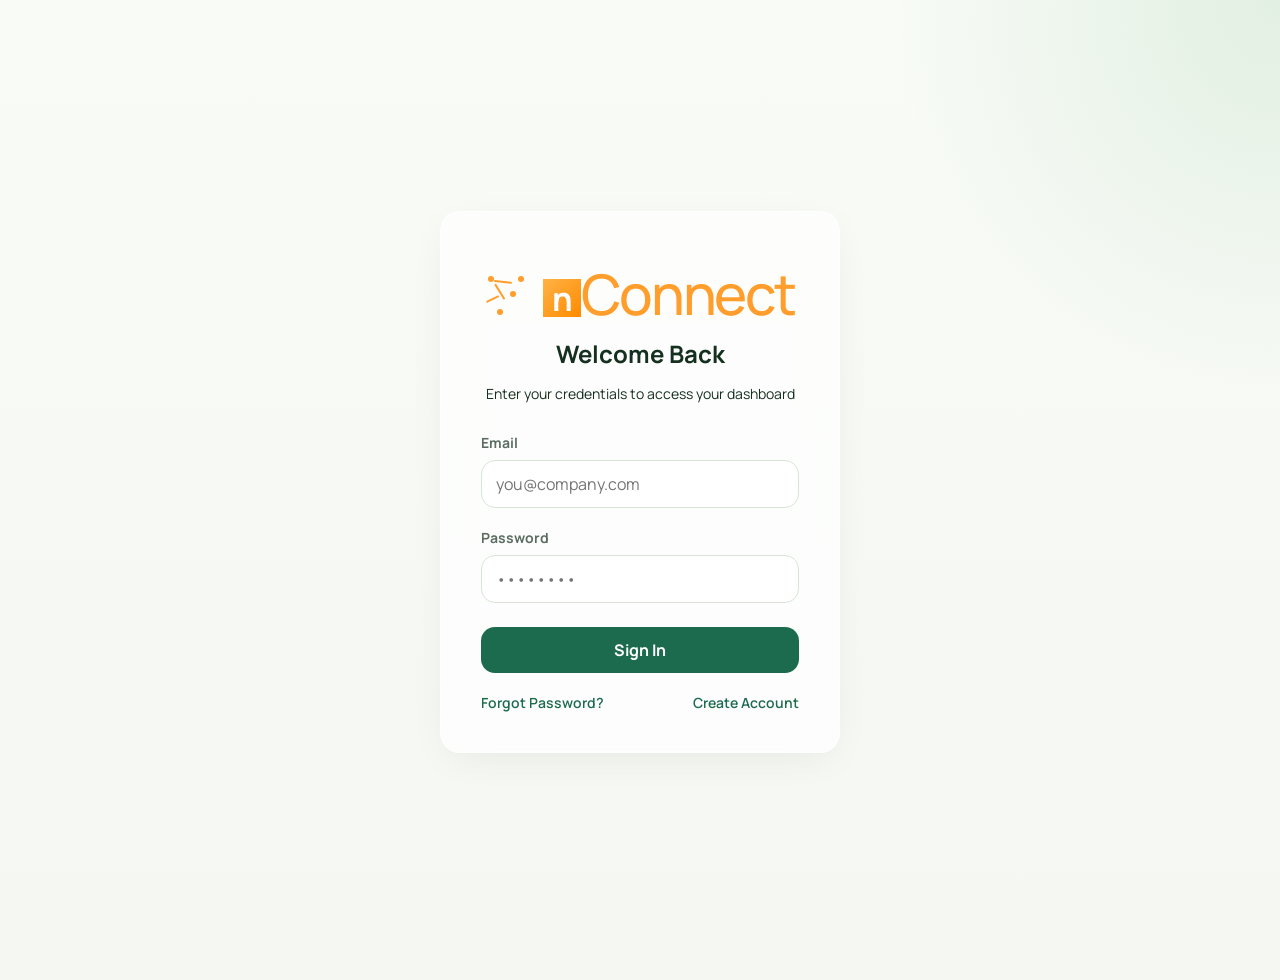
==== admin.html @ 9bfcfd36 "feat: implement frontend authentication flow and admin panel" ====
<!DOCTYPE html>
<html lang="en">
  <head>
    <meta charset="UTF-8" />
    <meta name="viewport" content="width=device-width, initial-scale=1.0" />
    <title>Admin Panel - Project Dashboard</title>
    <link rel="preconnect" href="https://fonts.googleapis.com" />
    <link rel="preconnect" href="https://fonts.gstatic.com" crossorigin />
    <link href="https://fonts.googleapis.com/css2?family=Manrope:wght@400;500;600;700;800&display=swap" rel="stylesheet" />
    <link rel="stylesheet" href="./styles.css" />
    <script src="./auth.js"></script>
    <style>
      .admin-container {
        padding: 40px;
        max-width: 1200px;
        margin: 0 auto;
      }
      .admin-header {
        display: flex;
        justify-content: space-between;
        align-items: center;
        margin-bottom: 24px;
      }
      .status-badge {
        padding: 4px 12px;
        border-radius: 9999px;
        font-size: 12px;
        font-weight: 700;
        text-transform: uppercase;
      }
      .status-active {
        background: #d1fae5;
        color: #065f46;
      }
      .status-revoked {
        background: #fee2e2;
        color: #991b1b;
      }
      .role-badge {
        background: #e0e7ff;
        color: #3730a3;
        padding: 4px 12px;
        border-radius: 9999px;
        font-size: 12px;
        font-weight: 700;
      }
    </style>
  </head>
  <body>
    <div class="page-shell">
      <header class="header">
        <div class="header-left">
          <div class="hero-logo">
            <div class="hero-logo-icon">
              <span class="logo-dot dot-1"></span>
              <span class="logo-dot dot-2"></span>
              <span class="logo-dot dot-3"></span>
              <span class="logo-dot dot-4"></span>
              <span class="logo-line line-1"></span>
              <span class="logo-line line-2"></span>
              <span class="logo-line line-3"></span>
            </div>
            <div class="hero-logo-wordmark">
              <span class="logo-square">n</span>
              <span class="logo-text">Connect</span>
            </div>
          </div>
          <div class="header-right">
            <a href="./index.html" style="font-weight: 600; color: var(--text-main); text-decoration: none; margin-right: 16px;">Back to Dashboard</a>
            <button class="primary-button" onclick="logout()" style="background: transparent; border: 1px solid var(--border); color: var(--text-main); margin-right: 16px;">Logout</button>
          </div>
        </div>
      </header>

      <div class="admin-container">
        <div class="admin-header">
          <h1 style="font-size: 24px; font-weight: 700; color: var(--text-main);">User Management</h1>
        </div>

        <section class="table-card">
          <div class="table-wrapper">
            <table>
              <thead>
                <tr>
                  <th>EMAIL</th>
                  <th>ROLE</th>
                  <th>STATUS</th>
                  <th>LAST LOGIN</th>
                  <th>CREATED AT</th>
                  <th>ACTIONS</th>
                </tr>
              </thead>
              <tbody id="userTableBody">
                <!-- Users will be injected here -->
              </tbody>
            </table>
          </div>
        </section>
      </div>
    </div>

    <script>
      // Verify Admin
      const currentUser = getUser();
      if (!currentUser || currentUser.role !== "ADMIN") {
        window.location.href = "./index.html";
      }

      function getApiBaseUrl() {
        const { hostname } = window.location;
        if (hostname === "localhost" || hostname === "127.0.0.1") {
          return "http://localhost:4000/api";
        }
        return "https://api.nconnect.co.in/api";
      }

      async function loadUsers() {
        try {
          const response = await fetch(`${getApiBaseUrl()}/admin/users`, {
            headers: getAuthHeaders()
          });
          
          if (!response.ok) {
            throw new Error("Failed to load users");
          }

          const users = await response.json();
          renderUsers(users);
        } catch (error) {
          console.error(error);
          alert("Could not load users. You might not have admin privileges.");
        }
      }

      function renderUsers(users) {
        const tbody = document.getElementById("userTableBody");
        tbody.innerHTML = "";

        users.forEach(user => {
          const row = document.createElement("tr");

          const loginDate = user.lastLoginAt ? new Date(user.lastLoginAt).toLocaleString() : "Never";
          const createdDate = new Date(user.createdAt).toLocaleDateString();

          const isSelf = user.id === currentUser.id;
          
          const actionButton = isSelf ? 
            `<span style="color: var(--text-muted); font-size: 12px;">(You)</span>` :
            `<button class="action-button" style="color: ${user.isActive ? '#ef4444' : '#10b981'}" onclick="toggleUserStatus('${user.id}', ${!user.isActive})">
               ${user.isActive ? 'Revoke Access' : 'Enable Access'}
             </button>`;

          row.innerHTML = `
            <td>
              <div class="user-profile">
                <div class="avatar" style="background: var(--primary); color: white;">${user.email[0].toUpperCase()}</div>
                <span style="font-weight: 500; color: var(--text-main);">${user.email}</span>
              </div>
            </td>
            <td><span class="role-badge">${user.role}</span></td>
            <td><span class="status-badge ${user.isActive ? 'status-active' : 'status-revoked'}">${user.isActive ? 'Active' : 'Revoked'}</span></td>
            <td style="color: var(--text-muted);">${loginDate}</td>
            <td style="color: var(--text-muted);">${createdDate}</td>
            <td>
              <div class="actions-cell">
                ${actionButton}
              </div>
            </td>
          `;
          tbody.appendChild(row);
        });
      }

      window.toggleUserStatus = async function(userId, isActive) {
        if (!confirm(`Are you sure you want to ${isActive ? 'enable' : 'revoke'} access for this user?`)) return;

        try {
          const response = await fetch(`${getApiBaseUrl()}/admin/users/${userId}/revoke`, {
            method: "PUT",
            headers: getAuthHeaders(),
            body: JSON.stringify({ isActive })
          });

          if (!response.ok) {
            throw new Error("Failed to update user status");
          }

          loadUsers();
        } catch (error) {
          console.error(error);
          alert(error.message);
        }
      };

      document.addEventListener("DOMContentLoaded", () => {
        loadUsers();
      });
    </script>
  </body>
</html>
---- styles.css ----
:root {
  --bg: #f4f7f2;
  --surface: #ffffff;
  --surface-soft: #eef4eb;
  --text: #163020;
  --muted: #5b6d62;
  --border: #d8e4d7;
  --primary: #1d6b4f;
  --primary-dark: #124835;
  --urgent: #ef5350;
  --medium: #f5b940;
  --low: #7cb342;
  --development: #90caf9;
  --testing: #ffcc80;
  --deployed: #81c784;
  --hold: #ce93d8;
  --shadow: 0 20px 50px rgba(17, 47, 31, 0.08);
}

* {
  box-sizing: border-box;
}

body {
  margin: 0;
  font-family: "Manrope", sans-serif;
  background:
    radial-gradient(circle at top right, rgba(125, 188, 135, 0.18), transparent 24%),
    linear-gradient(180deg, #f8fbf6 0%, var(--bg) 100%);
  color: var(--text);
}

button,
input,
select,
textarea {
  font: inherit;
}

.page-shell {
  width: min(1400px, calc(100% - 32px));
  margin: 0 auto;
  padding: 32px 0 48px;
}

.hero {
  display: flex;
  justify-content: space-between;
  gap: 24px;
  align-items: end;
  padding: 28px;
  background: linear-gradient(135deg, #19392b 0%, #2d6b4d 100%);
  color: #fff;
  border-radius: 28px;
  box-shadow: var(--shadow);
}

.hero h1,
.table-toolbar h2,
.modal-header h2 {
  margin: 0;
}

.eyebrow {
  margin: 0 0 8px;
  font-size: 12px;
  font-weight: 800;
  text-transform: uppercase;
  letter-spacing: 0.12em;
  opacity: 0.8;
}

.hero-copy {
  max-width: 700px;
  margin: 12px 0 0;
  line-height: 1.6;
  color: rgba(255, 255, 255, 0.86);
}

.hero-logo {
  display: flex;
  align-items: end;
  gap: 14px;
  margin-top: 18px;
}

.hero-logo-icon {
  position: relative;
  width: 44px;
  height: 44px;
  flex: 0 0 44px;
}

.logo-dot {
  position: absolute;
  width: 6px;
  height: 6px;
  border-radius: 50%;
  background: #ff9e2c;
}

.dot-1 {
  top: 3px;
  left: 3px;
}

.dot-2 {
  top: 3px;
  right: 5px;
}

.dot-3 {
  top: 18px;
  right: 13px;
}

.dot-4 {
  bottom: 2px;
  left: 12px;
}

.logo-line {
  position: absolute;
  height: 2px;
  background: #ff9e2c;
  transform-origin: left center;
  border-radius: 999px;
}

.line-1 {
  top: 7px;
  left: 9px;
  width: 18px;
  transform: rotate(6deg);
}

.line-2 {
  top: 10px;
  left: 10px;
  width: 18px;
  transform: rotate(58deg);
}

.line-3 {
  top: 22px;
  left: 14px;
  width: 14px;
  transform: rotate(154deg);
}

.hero-logo-wordmark {
  display: flex;
  align-items: end;
  gap: 0;
  color: #ff9e2c;
}

.logo-square {
  display: inline-flex;
  align-items: center;
  justify-content: center;
  width: 38px;
  height: 38px;
  background: linear-gradient(135deg, #ffb347 0%, #ff8a00 100%);
  color: #ffffff;
  font-size: 33px;
  font-weight: 700;
  line-height: 1;
}

.logo-text {
  font-size: 56px;
  font-weight: 500;
  line-height: 0.85;
  letter-spacing: -0.04em;
}

.stats-grid {
  display: grid;
  grid-template-columns: repeat(4, minmax(0, 1fr));
  gap: 18px;
  margin: 22px 0;
}

.stat-card,
.controls-card,
.table-card {
  background: var(--surface);
  border: 1px solid rgba(216, 228, 215, 0.8);
  border-radius: 24px;
  box-shadow: var(--shadow);
}

.stat-card {
  padding: 20px;
}

.stat-label {
  margin: 0;
  color: var(--muted);
  font-size: 14px;
}

.stat-value {
  margin: 10px 0 0;
  font-size: 34px;
  font-weight: 800;
}

.stat-card.status-product-card {
  border-top: 5px solid #ffb74d;
}

.stat-card.status-design-card {
  border-top: 5px solid #f48fb1;
}

.stat-card.status-development-card {
  border-top: 5px solid #64b5f6;
}

.stat-card.status-testing-card {
  border-top: 5px solid #ffcc80;
}

.stat-card.status-on-hold-card {
  border-top: 5px solid #ce93d8;
}

.stat-card.status-deployed-card {
  border-top: 5px solid #81c784;
}

.controls-card,
.table-card {
  padding: 22px;
}

.controls-top,
.filters-row,
.table-toolbar,
.modal-header,
.form-actions {
  display: flex;
  justify-content: space-between;
  gap: 16px;
  align-items: center;
}

.filters-row {
  align-items: end;
  flex-wrap: wrap;
}

#exportButton,
#resetFiltersButton {
  align-self: end;
}

.input-group {
  display: flex;
  flex-direction: column;
  gap: 8px;
  flex: 1;
}

.input-group.compact {
  min-width: 180px;
  flex: 0 0 180px;
}

.multi-select {
  position: relative;
}

.multi-select-button {
  width: 100%;
  padding: 12px 14px;
  border: 1px solid var(--border);
  border-radius: 14px;
  background: #fff;
  color: var(--text);
  text-align: left;
  display: flex;
  align-items: center;
  justify-content: space-between;
  gap: 10px;
  font-weight: 500;
}

.multi-select-button::after {
  content: "▾";
  font-size: 16px;
  color: var(--muted);
}

.multi-select-menu {
  position: absolute;
  top: calc(100% + 8px);
  left: 0;
  right: 0;
  background: #fff;
  border: 1px solid var(--border);
  border-radius: 16px;
  box-shadow: 0 18px 40px rgba(17, 47, 31, 0.14);
  padding: 10px;
  z-index: 20;
}

.multi-select.is-closed .multi-select-menu {
  display: none;
}

.multi-select-option {
  display: flex;
  align-items: center;
  gap: 10px;
  padding: 8px 10px;
  border-radius: 10px;
  cursor: pointer;
}

.multi-select-option:hover {
  background: var(--surface-soft);
}

.multi-select-option input {
  width: 16px;
  height: 16px;
  margin: 0;
}

.multi-select-summary {
  white-space: nowrap;
  overflow: hidden;
  text-overflow: ellipsis;
}

label {
  font-size: 14px;
  font-weight: 700;
  color: var(--muted);
}

.required-mark {
  color: #c62828;
  font-weight: 800;
}

input,
select,
textarea {
  width: 100%;
  padding: 12px 14px;
  border: 1px solid var(--border);
  border-radius: 14px;
  background: #fff;
  color: var(--text);
}

input:focus,
select:focus,
textarea:focus {
  outline: 2px solid rgba(29, 107, 79, 0.18);
  border-color: var(--primary);
}

.primary-button,
.secondary-button,
.icon-button,
.action-button {
  border: none;
  border-radius: 14px;
  cursor: pointer;
  transition: transform 0.2s ease, opacity 0.2s ease;
}

.primary-button:hover,
.secondary-button:hover,
.icon-button:hover,
.action-button:hover {
  transform: translateY(-1px);
}

.primary-button {
  padding: 12px 18px;
  background: var(--primary);
  color: #fff;
  font-weight: 700;
}

.secondary-button {
  padding: 12px 18px;
  background: var(--surface-soft);
  color: var(--text);
  font-weight: 700;
}

.icon-button {
  width: 42px;
  height: 42px;
  background: var(--surface-soft);
  color: var(--text);
  font-size: 28px;
  line-height: 1;
}

.table-toolbar p {
  margin: 0;
  color: var(--muted);
}

.table-wrapper {
  margin-top: 18px;
  overflow: auto;
  border-radius: 18px;
  border: 1px solid var(--border);
}

.pagination-bar,
.pagination-size,
.pagination-actions {
  display: flex;
  align-items: center;
  gap: 12px;
}

.pagination-bar {
  justify-content: space-between;
  flex-wrap: wrap;
  margin-top: 18px;
}

.pagination-size {
  color: var(--muted);
}

.pagination-size select {
  width: auto;
  min-width: 90px;
}

.pagination-info {
  margin: 0;
  color: var(--muted);
  font-size: 14px;
}

.secondary-button:disabled {
  cursor: not-allowed;
  opacity: 0.5;
  transform: none;
}

table {
  width: 100%;
  border-collapse: collapse;
  min-width: 1300px;
  background: #fff;
}

thead th {
  position: sticky;
  top: 0;
  background: #edf5ec;
  z-index: 1;
  text-align: left;
  padding: 14px;
  font-size: 13px;
  font-weight: 800;
  color: #294234;
}

tbody td {
  padding: 14px;
  vertical-align: top;
  border-top: 1px solid #edf1eb;
  font-size: 14px;
  line-height: 1.5;
}

.badge {
  display: inline-flex;
  align-items: center;
  justify-content: center;
  min-width: 92px;
  padding: 7px 12px;
  border-radius: 999px;
  font-size: 12px;
  font-weight: 800;
}

.priority-urgent {
  background: rgba(239, 83, 80, 0.16);
  color: #b71c1c;
}

.priority-medium {
  background: rgba(245, 185, 64, 0.2);
  color: #8a5a00;
}

.priority-low {
  background: rgba(124, 179, 66, 0.18);
  color: #36670b;
}

.status-development {
  background: rgba(144, 202, 249, 0.28);
  color: #0b5394;
}

.status-product {
  background: rgba(255, 183, 77, 0.24);
  color: #9c4a00;
}

.status-design {
  background: rgba(244, 143, 177, 0.24);
  color: #ad1457;
}

.status-testing {
  background: rgba(255, 204, 128, 0.28);
  color: #995b00;
}

.status-deployed {
  background: rgba(129, 199, 132, 0.28);
  color: #1b5e20;
}

.status-on-hold {
  background: rgba(206, 147, 216, 0.3);
  color: #6a1b9a;
}

.progress-track {
  width: 110px;
  height: 10px;
  border-radius: 999px;
  background: #e8efe6;
  overflow: hidden;
  margin-bottom: 8px;
}

.progress-fill {
  height: 100%;
  background: linear-gradient(90deg, #7dc37c 0%, #2f8f46 100%);
}

.actions-cell {
  display: flex;
  gap: 8px;
}

.action-button {
  padding: 8px 12px;
  background: var(--surface-soft);
  color: var(--text);
  font-size: 13px;
  font-weight: 700;
}

.action-button.delete {
  background: rgba(239, 83, 80, 0.12);
  color: #b71c1c;
}

.modal {
  position: fixed;
  inset: 0;
  display: grid;
  place-items: center;
  padding: 20px;
  background: rgba(11, 24, 17, 0.52);
  z-index: 1000;
}

.hidden {
  display: none;
}

.modal-panel {
  position: relative;
  z-index: 1001;
  width: min(900px, 100%);
  max-height: 90vh;
  overflow: auto;
  background: #fff;
  border-radius: 28px;
  padding: 24px;
  box-shadow: 0 35px 90px rgba(0, 0, 0, 0.18);
}

body.modal-open {
  overflow: hidden;
}

.form-grid {
  display: grid;
  grid-template-columns: repeat(2, minmax(0, 1fr));
  gap: 16px;
  margin-top: 16px;
}

.full-width,
.form-actions {
  grid-column: 1 / -1;
}

.empty-state {
  padding: 40px;
  text-align: center;
  color: var(--muted);
}

@media (max-width: 960px) {
  .hero,
  .controls-top,
  .filters-row,
  .table-toolbar,
  .modal-header,
  .form-actions,
  .stats-grid {
    display: flex;
    flex-direction: column;
    align-items: stretch;
  }

  .stats-grid {
    display: grid;
    grid-template-columns: 1fr;
  }

  .form-grid {
    grid-template-columns: 1fr;
  }

  .page-shell {
    width: min(100% - 20px, 1400px);
    padding-top: 20px;
  }

  .hero-logo {
    align-items: center;
  }

  .logo-text {
    font-size: 42px;
  }

  .pagination-bar,
  .pagination-size,
  .pagination-actions {
    width: 100%;
    justify-content: space-between;
  }
}
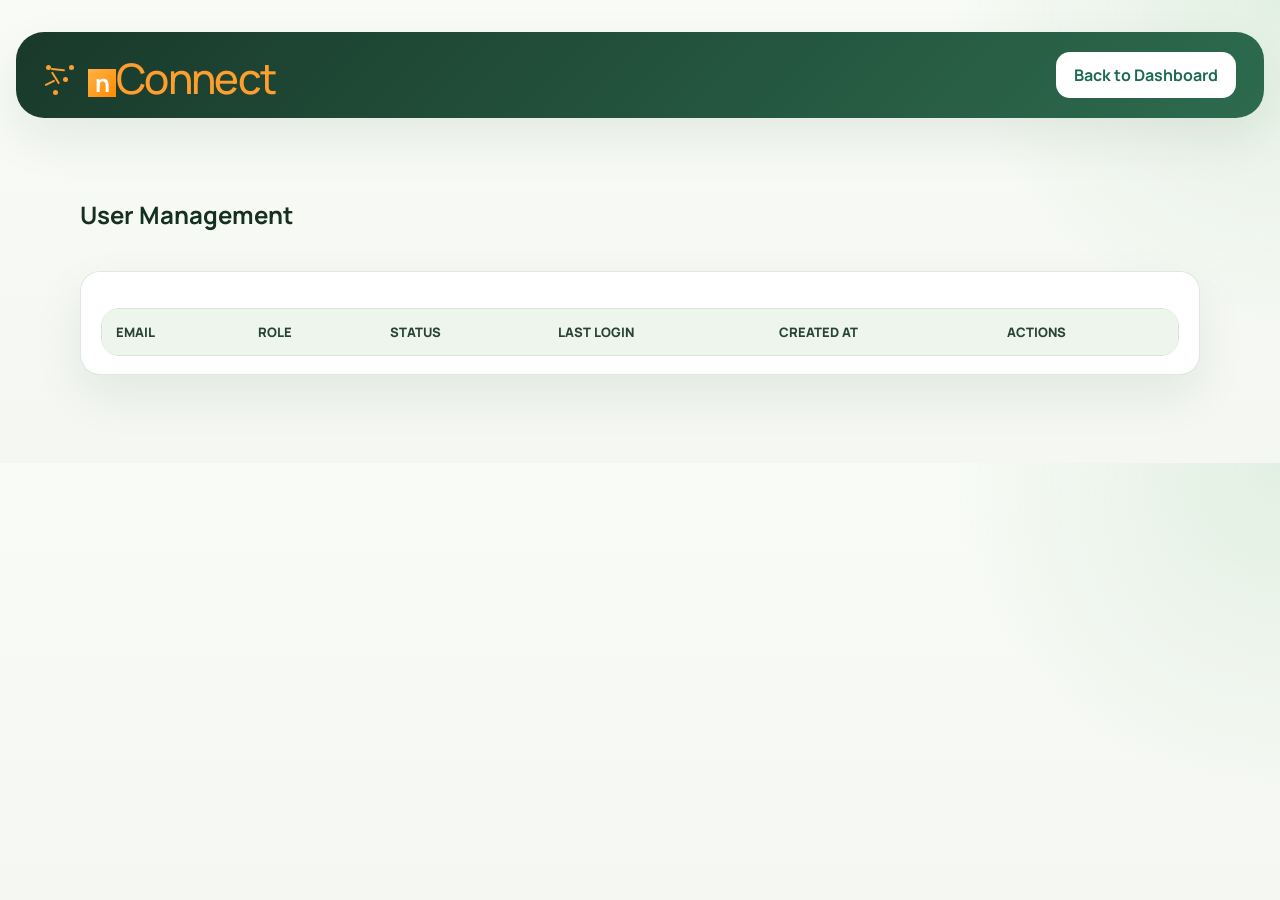
==== commit 749d1bb1: "Bypass authentication wall entirely and auto-redirect auth pages to index.html per user request" ====
--- a/admin.html
+++ b/admin.html
@@ -44,13 +44,16 @@
         font-size: 12px;
         font-weight: 700;
       }
+      table {
+        min-width: 100% !important;
+      }
     </style>
   </head>
   <body>
     <div class="page-shell">
-      <header class="header">
-        <div class="header-left">
-          <div class="hero-logo">
+      <header class="hero" style="display: flex; justify-content: space-between; align-items: center; padding: 20px 28px; background: linear-gradient(135deg, #19392b 0%, #2d6b4d 100%); color: white; border-radius: 28px; margin-bottom: 24px; box-shadow: var(--shadow);">
+        <div class="hero-left" style="display: flex; align-items: center; gap: 24px;">
+          <div class="hero-logo" style="margin-bottom: 0;">
             <div class="hero-logo-icon">
               <span class="logo-dot dot-1"></span>
               <span class="logo-dot dot-2"></span>
@@ -65,10 +68,10 @@
               <span class="logo-text">Connect</span>
             </div>
           </div>
-          <div class="header-right">
-            <a href="./index.html" style="font-weight: 600; color: var(--text-main); text-decoration: none; margin-right: 16px;">Back to Dashboard</a>
-            <button class="primary-button" onclick="logout()" style="background: transparent; border: 1px solid var(--border); color: var(--text-main); margin-right: 16px;">Logout</button>
-          </div>
+        </div>
+        <div class="hero-right" style="display: flex; align-items: center; gap: 16px;">
+          <a href="./index.html" class="primary-button" style="background: white; color: var(--primary); text-decoration: none;">Back to Dashboard</a>
+          <button class="primary-button" onclick="logout()" style="display: none; background: transparent; border: 1px solid rgba(255,255,255,0.4); color: white;">Logout</button>
         </div>
       </header>
 
--- a/styles.css
+++ b/styles.css
@@ -38,7 +38,7 @@
 }
 
 .page-shell {
-  width: min(1400px, calc(100% - 32px));
+  width: min(1700px, calc(100% - 32px));
   margin: 0 auto;
   padding: 32px 0 48px;
 }
@@ -47,12 +47,17 @@
   display: flex;
   justify-content: space-between;
   gap: 24px;
-  align-items: end;
-  padding: 28px;
+  align-items: center;
+  padding: 16px 24px;
   background: linear-gradient(135deg, #19392b 0%, #2d6b4d 100%);
   color: #fff;
-  border-radius: 28px;
+  border-radius: 24px;
   box-shadow: var(--shadow);
+}
+.hero h1 {
+  font-size: 24px;
+  font-weight: 700;
+  letter-spacing: -0.02em;
 }
 
 .hero h1,
@@ -80,71 +85,71 @@
 .hero-logo {
   display: flex;
   align-items: end;
-  gap: 14px;
-  margin-top: 18px;
+  gap: 10px;
+  margin-top: 8px;
 }
 
 .hero-logo-icon {
   position: relative;
-  width: 44px;
-  height: 44px;
-  flex: 0 0 44px;
+  width: 34px;
+  height: 34px;
+  flex: 0 0 34px;
 }
 
 .logo-dot {
   position: absolute;
-  width: 6px;
-  height: 6px;
+  width: 5px;
+  height: 5px;
   border-radius: 50%;
   background: #ff9e2c;
 }
 
 .dot-1 {
-  top: 3px;
-  left: 3px;
+  top: 2px;
+  left: 2px;
 }
 
 .dot-2 {
-  top: 3px;
-  right: 5px;
+  top: 2px;
+  right: 4px;
 }
 
 .dot-3 {
-  top: 18px;
-  right: 13px;
+  top: 14px;
+  right: 10px;
 }
 
 .dot-4 {
   bottom: 2px;
-  left: 12px;
+  left: 9px;
 }
 
 .logo-line {
   position: absolute;
-  height: 2px;
+  height: 1.5px;
   background: #ff9e2c;
   transform-origin: left center;
   border-radius: 999px;
 }
 
 .line-1 {
-  top: 7px;
-  left: 9px;
-  width: 18px;
+  top: 5px;
+  left: 7px;
+  width: 14px;
   transform: rotate(6deg);
 }
 
 .line-2 {
-  top: 10px;
-  left: 10px;
-  width: 18px;
+  top: 8px;
+  left: 8px;
+  width: 14px;
   transform: rotate(58deg);
 }
 
 .line-3 {
-  top: 22px;
-  left: 14px;
-  width: 14px;
+  top: 17px;
+  left: 11px;
+  width: 11px;
   transform: rotate(154deg);
 }
 
@@ -159,17 +164,17 @@
   display: inline-flex;
   align-items: center;
   justify-content: center;
-  width: 38px;
-  height: 38px;
+  width: 28px;
+  height: 28px;
   background: linear-gradient(135deg, #ffb347 0%, #ff8a00 100%);
   color: #ffffff;
-  font-size: 33px;
+  font-size: 24px;
   font-weight: 700;
   line-height: 1;
 }
 
 .logo-text {
-  font-size: 56px;
+  font-size: 42px;
   font-weight: 500;
   line-height: 0.85;
   letter-spacing: -0.04em;
@@ -178,8 +183,8 @@
 .stats-grid {
   display: grid;
   grid-template-columns: repeat(4, minmax(0, 1fr));
-  gap: 18px;
-  margin: 22px 0;
+  gap: 14px;
+  margin: 14px 0;
 }
 
 .stat-card,
@@ -187,23 +192,24 @@
 .table-card {
   background: var(--surface);
   border: 1px solid rgba(216, 228, 215, 0.8);
-  border-radius: 24px;
+  border-radius: 20px;
   box-shadow: var(--shadow);
 }
 
 .stat-card {
-  padding: 20px;
+  padding: 12px 18px;
 }
 
 .stat-label {
   margin: 0;
   color: var(--muted);
-  font-size: 14px;
+  font-size: 13px;
+  font-weight: 700;
 }
 
 .stat-value {
-  margin: 10px 0 0;
-  font-size: 34px;
+  margin: 4px 0 0;
+  font-size: 26px;
   font-weight: 800;
 }
 
@@ -231,9 +237,12 @@
   border-top: 5px solid #81c784;
 }
 
-.controls-card,
+.controls-card {
+  padding: 14px 20px;
+}
+
 .table-card {
-  padding: 22px;
+  padding: 18px 20px;
 }
 
 .controls-top,
@@ -578,7 +587,7 @@
 }
 
 .hidden {
-  display: none;
+  display: none !important;
 }
 
 .modal-panel {
@@ -657,3 +666,128 @@
     justify-content: space-between;
   }
 }
+
+/* Multi-select & bulk actions */
+.checkbox-col {
+  width: 44px;
+  min-width: 44px;
+  text-align: center;
+}
+
+.checkbox-col input[type="checkbox"] {
+  width: 18px;
+  height: 18px;
+  cursor: pointer;
+  accent-color: var(--primary);
+}
+
+tr.row-selected {
+  background: rgba(29, 107, 79, 0.06);
+}
+
+.bulk-action-bar {
+  display: flex;
+  align-items: center;
+  justify-content: space-between;
+  gap: 16px;
+  padding: 12px 18px;
+  margin-top: 12px;
+  background: linear-gradient(135deg, #e8f5e9 0%, #f1f8e9 100%);
+  border: 1px solid rgba(29, 107, 79, 0.25);
+  border-radius: 14px;
+  animation: slideDown 0.2s ease;
+}
+
+@keyframes slideDown {
+  from { opacity: 0; transform: translateY(-8px); }
+  to   { opacity: 1; transform: translateY(0); }
+}
+
+.bulk-action-bar span {
+  font-weight: 700;
+  font-size: 14px;
+  color: var(--primary-dark);
+}
+
+.bulk-actions {
+  display: flex;
+  align-items: center;
+  gap: 12px;
+}
+
+.bulk-status-group {
+  display: flex;
+  align-items: center;
+  gap: 8px;
+}
+
+.bulk-status-group label {
+  white-space: nowrap;
+  font-size: 13px;
+}
+
+.bulk-status-group select {
+  width: auto;
+  min-width: 130px;
+  padding: 8px 10px;
+  border-radius: 10px;
+  font-size: 13px;
+}
+
+.bulk-status-btn {
+  background: var(--primary) !important;
+  color: #fff !important;
+  padding: 8px 14px;
+  font-weight: 700;
+}
+
+.bulk-action-bar .action-button.delete {
+  padding: 8px 14px;
+}
+
+/* Description Column Overlay & Truncation styles */
+.description-cell {
+  max-width: 280px !important;
+  min-width: 180px !important;
+}
+
+.description-truncate {
+  white-space: nowrap;
+  overflow: hidden;
+  text-overflow: ellipsis;
+  max-width: 250px;
+  cursor: help;
+  display: block;
+}
+
+/* Premium Tooltip styling */
+.description-global-tooltip {
+  position: absolute;
+  background: rgba(22, 48, 32, 0.98); /* Elegant deep slate matching the project theme */
+  color: #ffffff;
+  padding: 12px 18px;
+  border-radius: 14px;
+  font-size: 13px;
+  line-height: 1.5;
+  max-width: 340px;
+  box-shadow: 0 12px 30px rgba(17, 47, 31, 0.25);
+  z-index: 10000;
+  pointer-events: none; /* Make sure it doesn't intercept mouse events */
+  word-wrap: break-word;
+  white-space: normal;
+  border: 1px solid rgba(255, 255, 255, 0.15);
+  opacity: 0;
+  transform: translateY(-5px);
+  transition: opacity 0.15s ease, transform 0.15s ease;
+  font-family: "Manrope", sans-serif;
+}
+
+.description-global-tooltip.visible {
+  opacity: 1;
+  transform: translateY(0);
+}
+
+.description-global-tooltip.hidden {
+  display: none;
+}
+
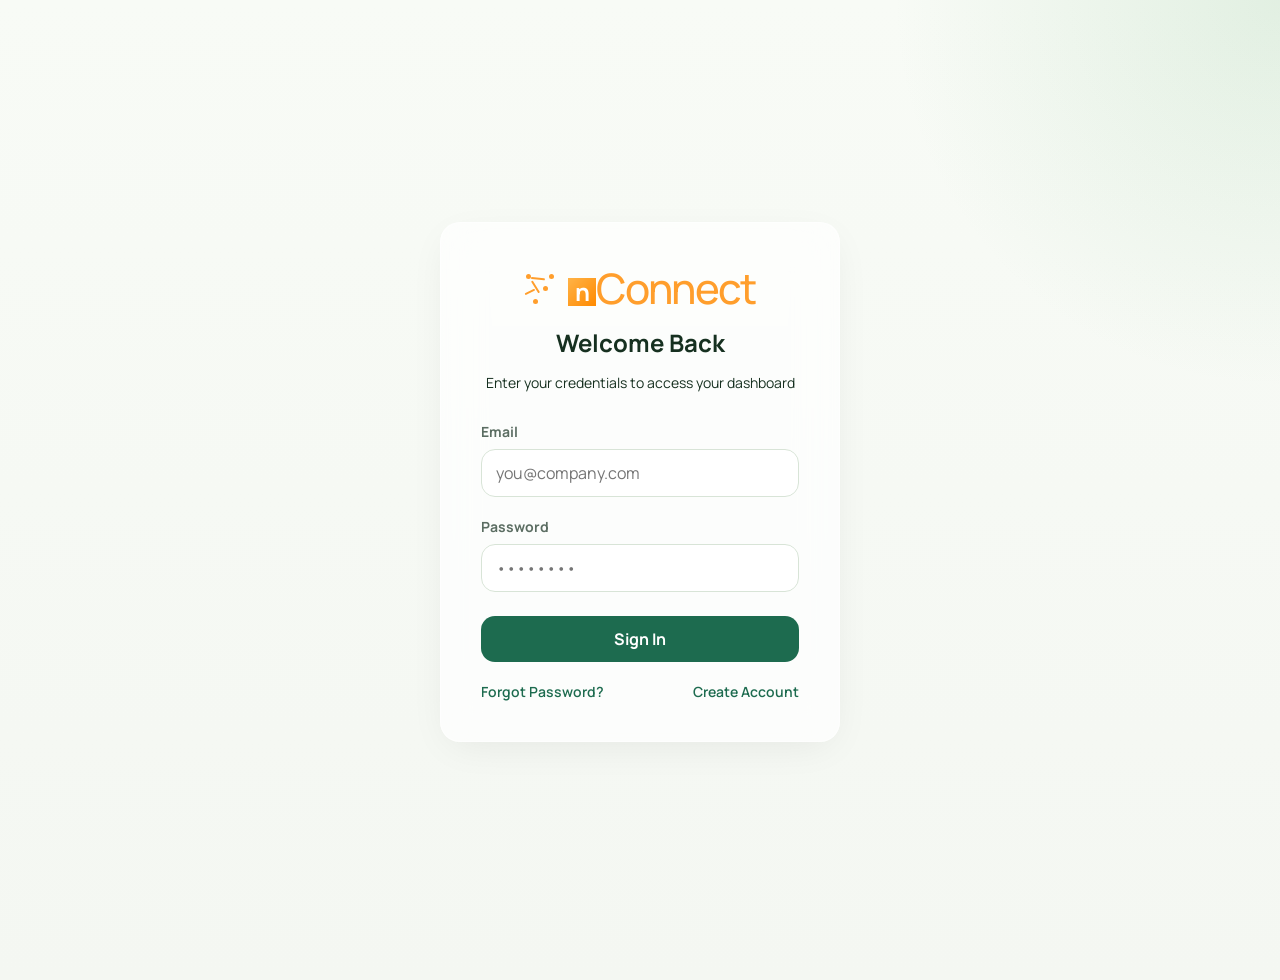
==== commit 5d577c7f: "Authentication" ====
--- a/admin.html
+++ b/admin.html
@@ -71,7 +71,7 @@
         </div>
         <div class="hero-right" style="display: flex; align-items: center; gap: 16px;">
           <a href="./index.html" class="primary-button" style="background: white; color: var(--primary); text-decoration: none;">Back to Dashboard</a>
-          <button class="primary-button" onclick="logout()" style="display: none; background: transparent; border: 1px solid rgba(255,255,255,0.4); color: white;">Logout</button>
+          <button class="primary-button" onclick="logout()" style="background: transparent; border: 1px solid rgba(255,255,255,0.4); color: white;">Logout</button>
         </div>
       </header>
 
